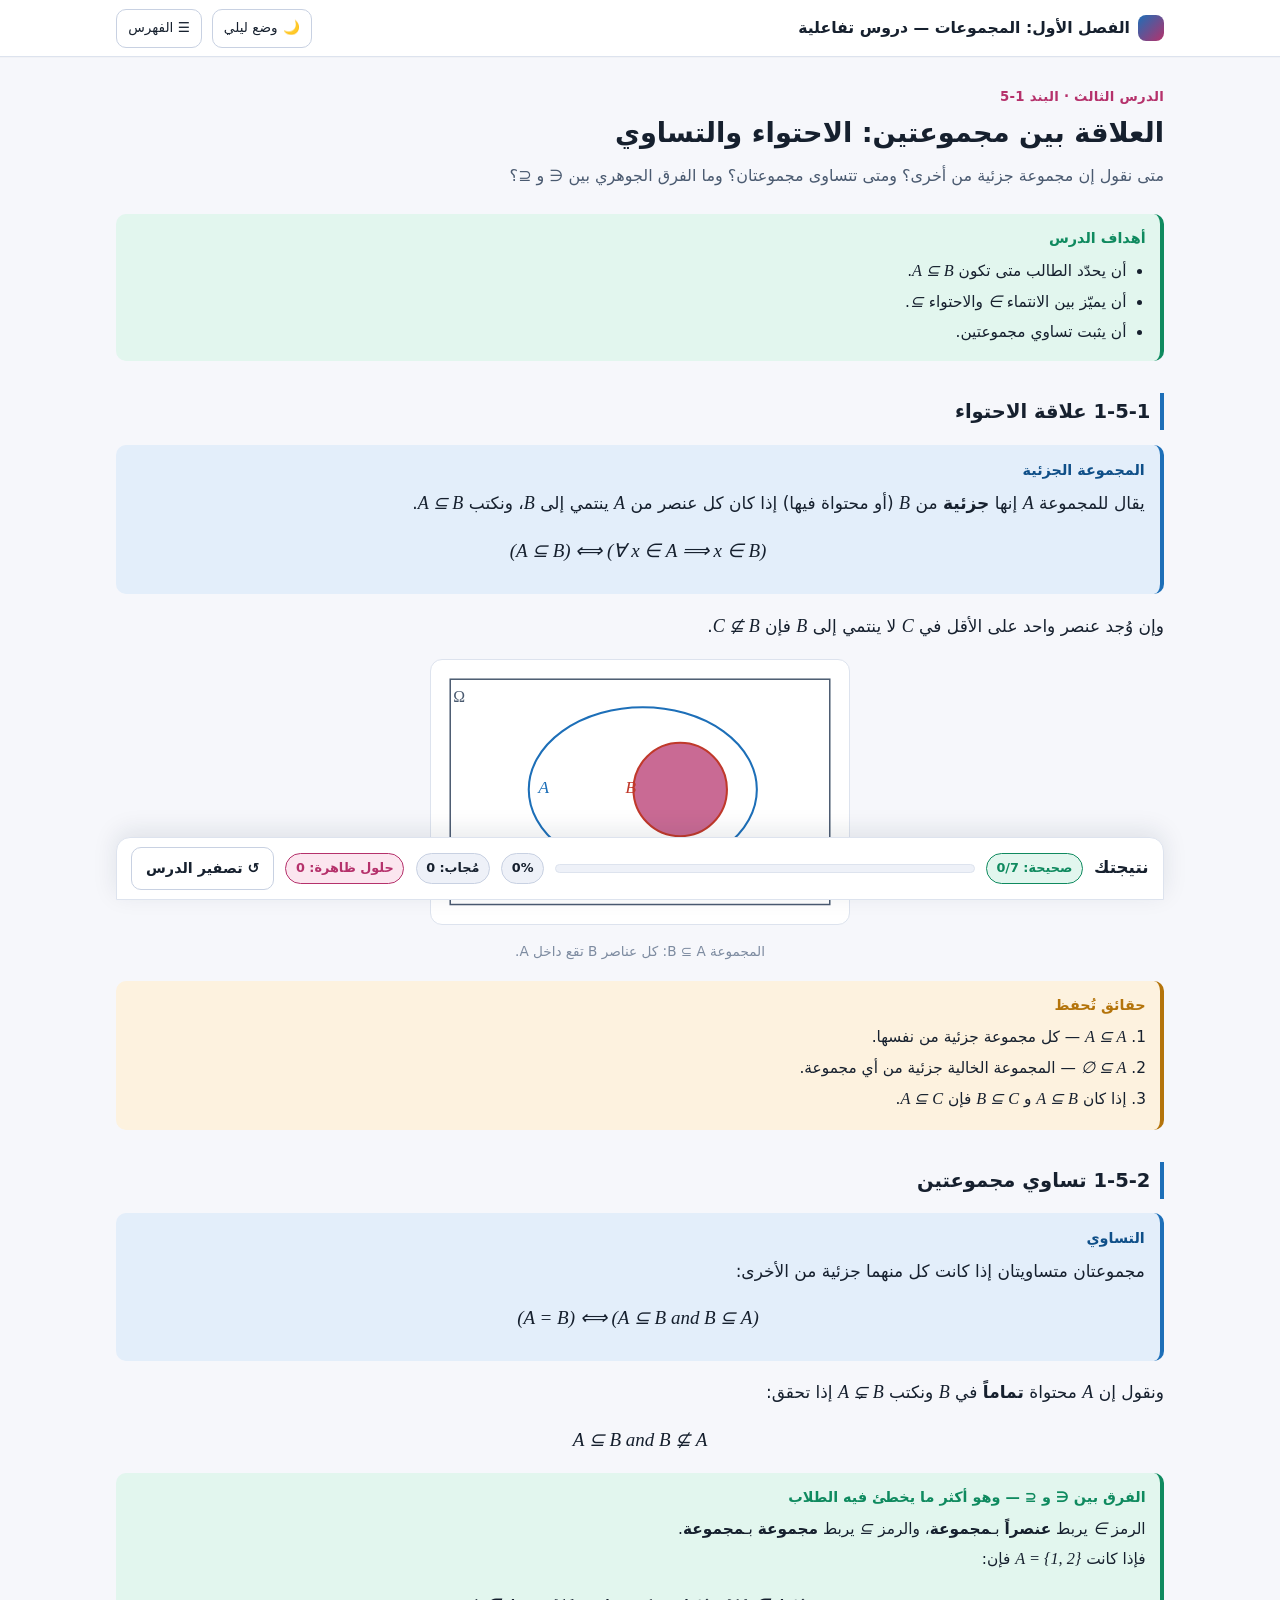
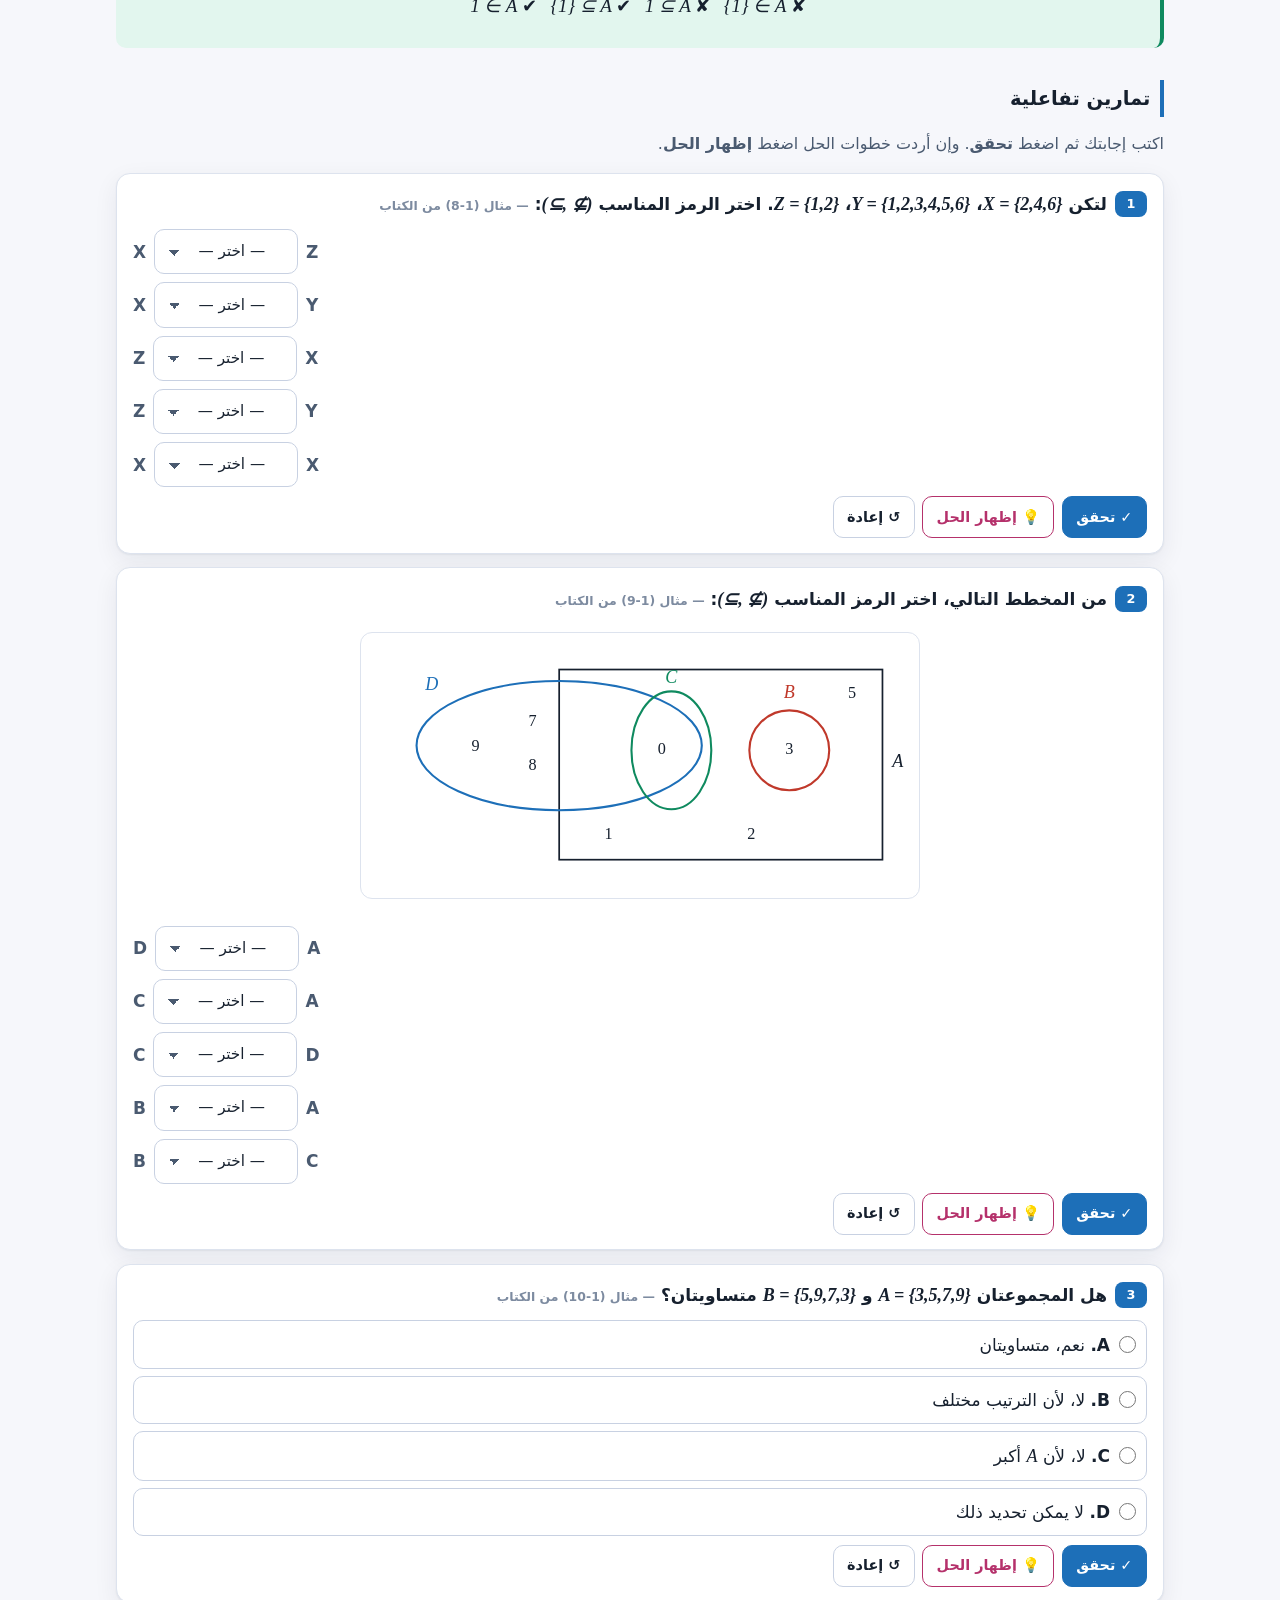
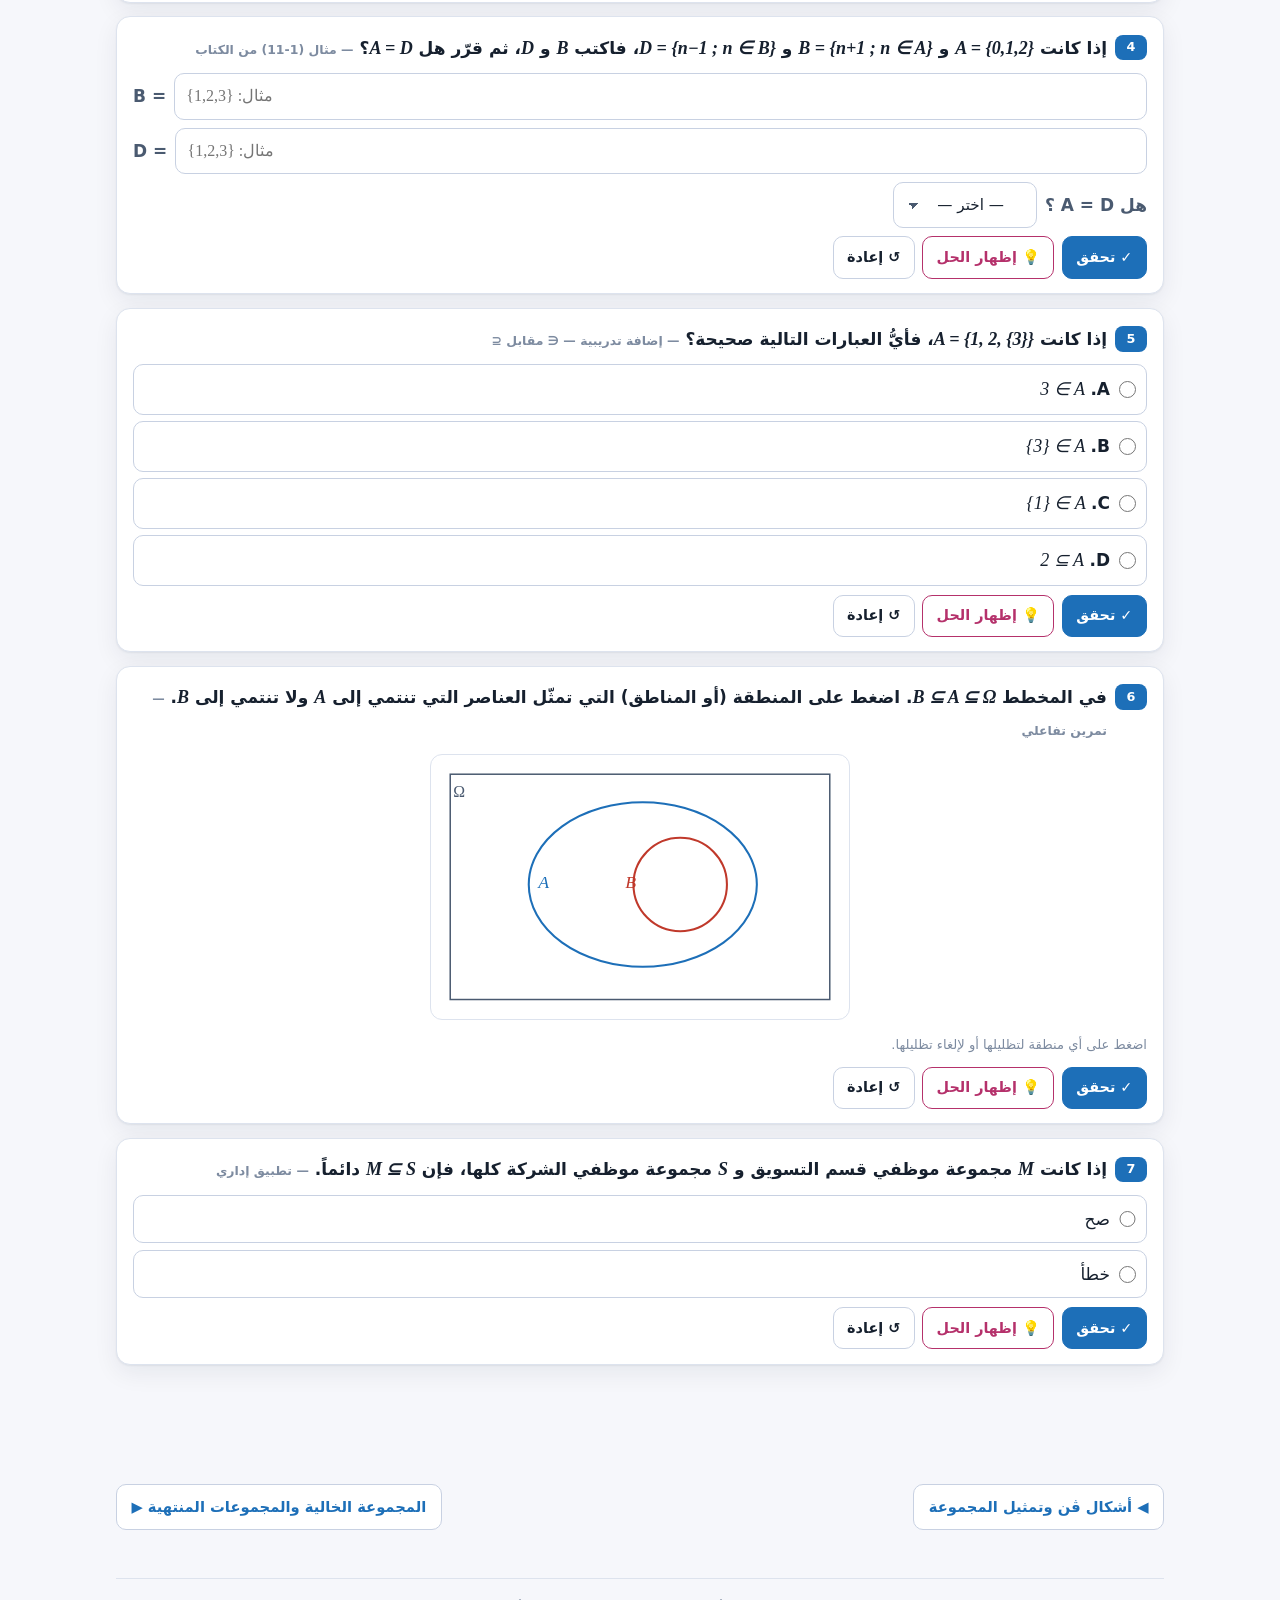
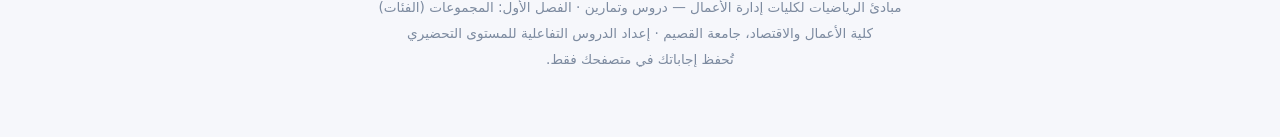
==== l3.html @ 266a47ae "Add interactive lessons for Chapter 1 (Sets)" ====
<!doctype html>
<html lang="ar" dir="rtl" data-theme="light">
<head>
<meta charset="utf-8">
<meta name="viewport" content="width=device-width,initial-scale=1,viewport-fit=cover">
<title>العلاقة بين مجموعتين: الاحتواء والتساوي | الفصل الأول: المجموعات</title>
<meta name="description" content="متى نقول إن مجموعة جزئية من أخرى؟ ومتى تتساوى مجموعتان؟ وما الفرق الجوهري بين ∈ و ⊆؟">
<meta name="author" content="كلية الأعمال والاقتصاد - جامعة القصيم">
<link rel="icon" href="data:image/svg+xml,%3Csvg xmlns='http://www.w3.org/2000/svg' viewBox='0 0 64 64'%3E%3Ccircle cx='24' cy='32' r='18' fill='none' stroke='%231d6fb8' stroke-width='5'/%3E%3Ccircle cx='40' cy='32' r='18' fill='none' stroke='%23b5316b' stroke-width='5'/%3E%3C/svg%3E">
<link rel="stylesheet" href="style.css">
<script>
(function(){try{var t=localStorage.getItem('qm1:theme');
if(!t)t=(window.matchMedia&&matchMedia('(prefers-color-scheme: dark)').matches)?'dark':'light';
document.documentElement.setAttribute('data-theme',t);}catch(e){}})();
</script>
</head>
<body>
<header class="topbar"><div class="topbar-in">
  <a class="brandmark" href="index.html"><span class="dot"></span><span>الفصل الأول: المجموعات <span class="full">— دروس تفاعلية</span></span></a>
  <span class="spacer"></span>
  <button class="iconbtn" id="themeBtn">🌙 <span>وضع ليلي</span></button>
  <a class="iconbtn" href="index.html">☰ الفهرس</a>
</div></header>
<main class="wrap">
<div class="page-head"><p class="eyebrow">الدرس الثالث · البند 1-5</p><h1>العلاقة بين مجموعتين: الاحتواء والتساوي</h1><p class="lead">متى نقول إن مجموعة جزئية من أخرى؟ ومتى تتساوى مجموعتان؟ وما الفرق الجوهري بين ∈ و ⊆؟</p></div>
<div class="tip"><span class="tag">أهداف الدرس</span><ul style="margin:.2rem 0;padding-inline-start:1.2rem"><li>أن يحدّد الطالب متى تكون <span class="m">A ⊆ B</span>.</li><li>أن يميّز بين الانتماء <span class="m">∈</span> والاحتواء <span class="m">⊆</span>.</li><li>أن يثبت تساوي مجموعتين.</li></ul></div>

<h2>1-5-1 علاقة الاحتواء</h2>
<div class="def"><span class="tag">المجموعة الجزئية</span>يقال للمجموعة <span class="m">A</span> إنها <b>جزئية</b> من <span class="m">B</span> (أو محتواة فيها) إذا كان كل عنصر من <span class="m">A</span> ينتمي إلى <span class="m">B</span>، ونكتب <span class="m">A ⊆ B</span>.<div class="mb"><span class="m">(A ⊆ B) ⟺ (∀ x ∈ A ⟹ x ∈ B)</span></div></div>
<p>وإن وُجد عنصر واحد على الأقل في <span class="m">C</span> لا ينتمي إلى <span class="m">B</span> فإن <span class="m">C ⊈ B</span>.</p>
<figure class="figure" data-venn='{"layout": "nested", "shade": ["AB"], "items": []}' data-cap="المجموعة B ⊆ A: كل عناصر B تقع داخل A."></figure>
<div class="note"><span class="tag">حقائق تُحفظ</span><ol style="margin:.2rem 0;padding-inline-start:1.2rem"><li><span class="m">A ⊆ A</span> — كل مجموعة جزئية من نفسها.</li><li><span class="m">∅ ⊆ A</span> — المجموعة الخالية جزئية من أي مجموعة.</li><li>إذا كان <span class="m">A ⊆ B</span> و <span class="m">B ⊆ C</span> فإن <span class="m">A ⊆ C</span>.</li></ol></div>

<h2>1-5-2 تساوي مجموعتين</h2>
<div class="def"><span class="tag">التساوي</span>مجموعتان متساويتان إذا كانت كل منهما جزئية من الأخرى:<div class="mb"><span class="m">(A = B) ⟺ (A ⊆ B and B ⊆ A)</span></div></div>
<p>ونقول إن <span class="m">A</span> محتواة <b>تماماً</b> في <span class="m">B</span> ونكتب <span class="m">A ⊊ B</span> إذا تحقق:</p>
<div class="mb"><span class="m">A ⊆ B and B ⊈ A</span></div>

<div class="tip"><span class="tag">الفرق بين ∈ و ⊆ — وهو أكثر ما يخطئ فيه الطلاب</span>الرمز <span class="m">∈</span> يربط <b>عنصراً</b> بـ<b>مجموعة</b>، والرمز <span class="m">⊆</span> يربط <b>مجموعة</b> بـ<b>مجموعة</b>.<br>فإذا كانت <span class="m">A = {1, 2}</span> فإن:<div class="mb"><span class="m">1 ∈ A</span>&nbsp;✔&nbsp;&nbsp;&nbsp;<span class="m">{1} ⊆ A</span>&nbsp;✔&nbsp;&nbsp;&nbsp;<span class="m">1 ⊆ A</span>&nbsp;✘&nbsp;&nbsp;&nbsp;<span class="m">{1} ∈ A</span>&nbsp;✘</div></div>

<h2>تمارين تفاعلية</h2>
<p class="lead">اكتب إجابتك ثم اضغط <b>تحقق</b>. وإن أردت خطوات الحل اضغط <b>إظهار الحل</b>.</p>
<div id="qs"></div>
<div id="scorePanel"></div>
<nav class="nav-lr"><a href="l2.html">◀ أشكال ڤن وتمثيل المجموعة</a><a href="l4.html">المجموعة الخالية والمجموعات المنتهية ▶</a></nav>
<footer class="ft">
مبادئ الرياضيات لكليات إدارة الأعمال — دروس وتمارين · الفصل الأول: المجموعات (الفئات)<br>
كلية الأعمال والاقتصاد، جامعة القصيم · إعداد الدروس التفاعلية للمستوى التحضيري<br>
تُحفظ إجاباتك في متصفحك فقط.
</footer>
</main>
<script src="venn.js"></script>
<script>window.LESSON_ID="l3";</script>
<script src="app.js"></script>
<script>QM.render("qs", [{"id": "l3q1", "no": "1", "type": "fill", "src": "مثال (1-8) من الكتاب", "text": "لتكن <span class=\"m\">X = {2,4,6}</span>، <span class=\"m\">Y = {1,2,3,4,5,6}</span>، <span class=\"m\">Z = {1,2}</span>. اختر الرمز المناسب <span class=\"m\">(⊆, ⊈)</span>:", "fields": [{"pre": "X", "post": "Z", "ltr": true, "options": ["⊆", "⊈"], "mode": "sym", "answer": "⊈"}, {"pre": "X", "post": "Y", "ltr": true, "options": ["⊆", "⊈"], "mode": "sym", "answer": "⊆"}, {"pre": "Z", "post": "X", "ltr": true, "options": ["⊆", "⊈"], "mode": "sym", "answer": "⊈"}, {"pre": "Z", "post": "Y", "ltr": true, "options": ["⊆", "⊈"], "mode": "sym", "answer": "⊆"}, {"pre": "X", "post": "X", "ltr": true, "options": ["⊆", "⊈"], "mode": "sym", "answer": "⊆"}], "sol": "<ol><li><span class=\"m\">X ⊈ Z</span>: العنصر 4 في <span class=\"m\">X</span> وليس في <span class=\"m\">Z</span>.</li><li><span class=\"m\">X ⊆ Y</span>: العناصر 2، 4، 6 كلها موجودة في <span class=\"m\">Y</span>.</li><li><span class=\"m\">Z ⊈ X</span>: العنصر 1 في <span class=\"m\">Z</span> وليس في <span class=\"m\">X</span>.</li><li><span class=\"m\">Z ⊆ Y</span>: العنصران 1، 2 موجودان في <span class=\"m\">Y</span>.</li><li><span class=\"m\">X ⊆ X</span>: كل مجموعة جزئية من نفسها.</li></ol>"}, {"id": "l3q2", "no": "2", "type": "fill", "src": "مثال (1-9) من الكتاب", "text": "من المخطط التالي، اختر الرمز المناسب <span class=\"m\">(⊆, ⊈)</span>:", "figure": "<svg class=\"svgbox\" viewBox=\"0 0 570 262\" style=\"width:100%;max-width:560px\" role=\"img\">\n  <rect x=\"200\" y=\"30\" width=\"340\" height=\"200\" fill=\"none\" stroke=\"var(--fg)\" stroke-width=\"1.8\"/>\n  <text x=\"556\" y=\"132\" font-size=\"19\" font-style=\"italic\" font-family=\"Cambria Math,serif\" fill=\"var(--fg)\" text-anchor=\"middle\">A</text>\n  <ellipse cx=\"200\" cy=\"110\" rx=\"150\" ry=\"68\" fill=\"none\" stroke=\"var(--setA)\" stroke-width=\"2.2\"/>\n  <text x=\"66\" y=\"52\" font-size=\"19\" font-style=\"italic\" font-family=\"Cambria Math,serif\" fill=\"var(--setA)\" text-anchor=\"middle\">D</text>\n  <ellipse cx=\"318\" cy=\"115\" rx=\"42\" ry=\"62\" fill=\"none\" stroke=\"var(--setC)\" stroke-width=\"2.2\"/>\n  <text x=\"318\" y=\"44\" font-size=\"19\" font-style=\"italic\" font-family=\"Cambria Math,serif\" fill=\"var(--setC)\" text-anchor=\"middle\">C</text>\n  <circle cx=\"442\" cy=\"115\" r=\"42\" fill=\"none\" stroke=\"var(--setB)\" stroke-width=\"2.2\"/>\n  <text x=\"442\" y=\"60\" font-size=\"19\" font-style=\"italic\" font-family=\"Cambria Math,serif\" fill=\"var(--setB)\" text-anchor=\"middle\">B</text>\n  <g font-size=\"17\" font-family=\"Cambria Math,serif\" fill=\"var(--fg)\" text-anchor=\"middle\" dominant-baseline=\"middle\">\n    <text x=\"172\" y=\"86\">7</text><text x=\"172\" y=\"132\">8</text><text x=\"112\" y=\"112\" font-size=\"17\" font-family=\"Cambria Math,serif\" fill=\"var(--fg)\" text-anchor=\"middle\" dominant-baseline=\"middle\">9</text>\n    <text x=\"308\" y=\"115\">0</text><text x=\"442\" y=\"115\">3</text>\n    <text x=\"508\" y=\"56\">5</text><text x=\"252\" y=\"204\">1</text><text x=\"402\" y=\"204\">2</text>\n  </g>\n</svg>", "fields": [{"pre": "D", "post": "A", "ltr": true, "options": ["⊆", "⊈"], "mode": "sym", "answer": "⊈"}, {"pre": "C", "post": "A", "ltr": true, "options": ["⊆", "⊈"], "mode": "sym", "answer": "⊆"}, {"pre": "C", "post": "D", "ltr": true, "options": ["⊆", "⊈"], "mode": "sym", "answer": "⊆"}, {"pre": "B", "post": "A", "ltr": true, "options": ["⊆", "⊈"], "mode": "sym", "answer": "⊆"}, {"pre": "B", "post": "C", "ltr": true, "options": ["⊆", "⊈"], "mode": "sym", "answer": "⊈"}], "sol": "<ol><li><span class=\"m\">D ⊈ A</span>: العناصر 7، 8، 9 داخل <span class=\"m\">D</span> وخارج المستطيل <span class=\"m\">A</span>.</li><li><span class=\"m\">C ⊆ A</span>: كل ما في <span class=\"m\">C</span> (وهو 0) داخل <span class=\"m\">A</span>.</li><li><span class=\"m\">C ⊆ D</span>: العنصر 0 يقع في منطقة تداخل <span class=\"m\">C</span> مع <span class=\"m\">D</span>.</li><li><span class=\"m\">B ⊆ A</span>: دائرة <span class=\"m\">B</span> مرسومة كاملة داخل المستطيل <span class=\"m\">A</span>.</li><li><span class=\"m\">B ⊈ C</span>: العنصر 3 في <span class=\"m\">B</span> وليس في <span class=\"m\">C</span>.</li></ol>"}, {"id": "l3q3", "no": "3", "type": "mcq", "src": "مثال (1-10) من الكتاب", "text": "هل المجموعتان <span class=\"m\">A = {3,5,7,9}</span> و <span class=\"m\">B = {5,9,7,3}</span> متساويتان؟", "options": ["نعم، متساويتان", "لا، لأن الترتيب مختلف", "لا، لأن <span class=\"m\">A</span> أكبر", "لا يمكن تحديد ذلك"], "answer": 0, "sol": "كل عنصر في <span class=\"m\">A</span> موجود في <span class=\"m\">B</span> فـ <span class=\"m\">A ⊆ B</span>، وكل عنصر في <span class=\"m\">B</span> موجود في <span class=\"m\">A</span> فـ <span class=\"m\">B ⊆ A</span>.<br>إذن <span class=\"m\">A = B</span>. الترتيب لا يؤثر على تساوي المجموعات."}, {"id": "l3q4", "no": "4", "type": "fill", "src": "مثال (1-11) من الكتاب", "text": "إذا كانت <span class=\"m\">A = {0,1,2}</span> و <span class=\"m\">B = {n+1 ; n ∈ A}</span> و <span class=\"m\">D = {n−1 ; n ∈ B}</span>، فاكتب <span class=\"m\">B</span> و <span class=\"m\">D</span>، ثم قرّر هل <span class=\"m\">A = D</span>؟", "fields": [{"pre": "B =", "ltr": true, "mode": "set", "answer": ["{1,2,3}"]}, {"pre": "D =", "ltr": true, "mode": "set", "answer": ["{0,1,2}"]}, {"pre": "هل A = D ؟", "options": ["نعم", "لا"], "mode": "text", "answer": "نعم"}], "sol": "<ol><li><span class=\"m\">B = {0+1, 1+1, 2+1} = {1,2,3}</span></li><li><span class=\"m\">D = {1−1, 2−1, 3−1} = {0,1,2}</span></li><li><span class=\"m\">D</span> تحوي العناصر نفسها التي في <span class=\"m\">A</span>، فـ <span class=\"m\">A ⊆ D</span> و <span class=\"m\">D ⊆ A</span>، إذن <b><span class=\"m\">A = D</span></b>.</li></ol>"}, {"id": "l3q5", "no": "5", "type": "mcq", "src": "إضافة تدريبية — ∈ مقابل ⊆", "text": "إذا كانت <span class=\"m\">A = {1, 2, {3}}</span>، فأيُّ العبارات التالية <b>صحيحة</b>؟", "options": ["<span class=\"m\">3 ∈ A</span>", "<span class=\"m\">{3} ∈ A</span>", "<span class=\"m\">{1} ∈ A</span>", "<span class=\"m\">2 ⊆ A</span>"], "answer": 1, "sol": "عناصر <span class=\"m\">A</span> ثلاثة: العدد 1، العدد 2، و<b>المجموعة</b> <span class=\"m\">{3}</span>.<ul><li><span class=\"m\">3 ∈ A</span> خطأ: العنصر هو <span class=\"m\">{3}</span> وليس 3.</li><li><span class=\"m\">{3} ∈ A</span> ✔ صحيح.</li><li><span class=\"m\">{1} ∈ A</span> خطأ؛ الصحيح <span class=\"m\">{1} ⊆ A</span>.</li><li><span class=\"m\">2 ⊆ A</span> خطأ؛ 2 عنصر لا مجموعة، والصحيح <span class=\"m\">2 ∈ A</span>.</li></ul>"}, {"id": "l3q6", "no": "6", "type": "shade", "venn": "nested", "src": "تمرين تفاعلي", "text": "في المخطط <span class=\"m\">B ⊆ A ⊆ Ω</span>. اضغط على المنطقة (أو المناطق) التي تمثّل العناصر التي تنتمي إلى <span class=\"m\">A</span> <b>ولا</b> تنتمي إلى <span class=\"m\">B</span>.", "answer": ["A"], "sol": "هي المنطقة الواقعة داخل <span class=\"m\">A</span> وخارج <span class=\"m\">B</span>، وسنرمز لها لاحقاً بـ <span class=\"m\">A \\ B</span>."}, {"id": "l3q7", "no": "7", "type": "tf", "src": "تطبيق إداري", "text": "إذا كانت <span class=\"m\">M</span> مجموعة موظفي قسم التسويق و <span class=\"m\">S</span> مجموعة موظفي الشركة كلها، فإن <span class=\"m\">M ⊆ S</span> دائماً.", "answer": 0, "sol": "صحيح. كل موظف في قسم التسويق هو بالضرورة موظف في الشركة، وهذا هو تعريف الاحتواء بالضبط.<br>ولاحظ أن العكس <span class=\"m\">S ⊆ M</span> لا يصح إلا إذا كانت الشركة كلها قسم تسويق."}]); QM.start();</script>
</body>
</html>
---- style.css ----
/* ===== مبادئ الرياضيات لكليات إدارة الأعمال — الفصل الأول: المجموعات ===== */

:root{
  --bg:#f6f7fb; --bg2:#ffffff; --bg3:#eef1f8;
  --fg:#16202e; --fg2:#4a5a70; --fg3:#7d8ba0;
  --line:#dde3ee; --line2:#c8d1e2;
  --brand:#1d6fb8; --brand2:#0f4f88; --brandSoft:#e3eefa;
  --accent:#b5316b; --accentSoft:#fbe6ef;
  --ok:#0f8a5f; --okSoft:#e2f6ee;
  --bad:#c0392b; --badSoft:#fdeae7;
  --warn:#b4740b; --warnSoft:#fdf2df;
  --shadow:0 1px 2px rgba(20,35,60,.06),0 8px 24px rgba(20,35,60,.07);
  --r:14px;
  --vennFill:#b5316b;
  --setA:#1d6fb8; --setB:#c0392b; --setC:#0f8a5f; --setD:#7a4bbd;
}
[data-theme="dark"]{
  --bg:#0e131c; --bg2:#161d2a; --bg3:#1d2534;
  --fg:#e8edf6; --fg2:#a9b6cb; --fg3:#7d8ba0;
  --line:#2a3446; --line2:#3a4760;
  --brand:#5aa9ee; --brand2:#8cc5f8; --brandSoft:#16304a;
  --accent:#f07ab0; --accentSoft:#3a1b2b;
  --ok:#3ecf9a; --okSoft:#123328;
  --bad:#ff8a7a; --badSoft:#3a1c19;
  --warn:#f0b95a; --warnSoft:#332715;
  --shadow:0 1px 2px rgba(0,0,0,.3),0 10px 28px rgba(0,0,0,.35);
  --vennFill:#e06aa8;
  --setA:#5aa9ee; --setB:#ff8a7a; --setC:#3ecf9a; --setD:#b18cf0;
}

*{box-sizing:border-box}
html{-webkit-text-size-adjust:100%}
body{
  margin:0; background:var(--bg); color:var(--fg);
  font-family:"Segoe UI","Noto Naskh Arabic","Tahoma",system-ui,sans-serif;
  font-size:17px; line-height:1.9; direction:rtl;
  transition:background .25s,color .25s;
}
img,svg{max-width:100%}
a{color:var(--brand);text-decoration:none}
a:hover{text-decoration:underline}

/* ===== Header ===== */
.topbar{
  position:sticky; top:0; z-index:50; background:var(--bg2);
  border-bottom:1px solid var(--line); box-shadow:0 1px 0 rgba(0,0,0,.02);
}
.topbar-in{
  max-width:1080px;margin:0 auto;padding:.55rem 1rem;
  display:flex;align-items:center;gap:.6rem;flex-wrap:wrap;
}
.brandmark{display:flex;align-items:center;gap:.5rem;font-weight:700;color:var(--fg);font-size:.98rem}
.brandmark .dot{width:26px;height:26px;border-radius:8px;background:linear-gradient(135deg,var(--brand),var(--accent));flex:0 0 auto}
.spacer{flex:1}
.iconbtn{
  border:1px solid var(--line2); background:var(--bg2); color:var(--fg);
  border-radius:10px; padding:.34rem .7rem; cursor:pointer; font:inherit; font-size:.85rem;
  display:inline-flex;align-items:center;gap:.35rem;
}
.iconbtn:hover{background:var(--bg3)}

/* ===== Layout ===== */
.wrap{max-width:1080px;margin:0 auto;padding:1.1rem 1rem 4rem}
.page-head{margin:.6rem 0 1.4rem}
.eyebrow{color:var(--accent);font-weight:700;font-size:.83rem;letter-spacing:.02em;margin:0 0 .2rem}
h1{font-size:1.7rem;line-height:1.45;margin:.1rem 0 .4rem;font-weight:800}
h2{font-size:1.22rem;margin:2rem 0 .7rem;font-weight:800;color:var(--fg);
   border-right:4px solid var(--brand);padding-right:.6rem}
h3{font-size:1.03rem;margin:1.3rem 0 .5rem;font-weight:700;color:var(--accent)}
p{margin:.55rem 0}
.lead{color:var(--fg2);font-size:1rem}

.card{background:var(--bg2);border:1px solid var(--line);border-radius:var(--r);
      padding:1rem 1.05rem;box-shadow:var(--shadow);margin:.9rem 0}

.note{border-right:4px solid var(--warn);background:var(--warnSoft);
      border-radius:10px;padding:.7rem .9rem;margin:.9rem 0;font-size:.96rem}
.def{border-right:4px solid var(--brand);background:var(--brandSoft);
     border-radius:10px;padding:.75rem .95rem;margin:.9rem 0}
.def .tag,.note .tag{display:block;font-weight:800;color:var(--brand2);margin-bottom:.15rem;font-size:.9rem}
.note .tag{color:var(--warn)}
.tip{border-right:4px solid var(--ok);background:var(--okSoft);border-radius:10px;padding:.7rem .9rem;margin:.9rem 0;font-size:.96rem}
.tip .tag{display:block;font-weight:800;color:var(--ok);margin-bottom:.15rem;font-size:.9rem}

/* ===== Math ===== */
.m{font-family:"Cambria Math","Latin Modern Math","Times New Roman",serif;
   font-style:italic;direction:ltr;display:inline-block;unicode-bidi:isolate;font-size:1.06em}
.m.up{font-style:normal}
.mb{display:block;text-align:center;margin:.8rem auto;font-size:1.12rem;
    font-family:"Cambria Math","Times New Roman",serif;direction:ltr;unicode-bidi:isolate}
.bar{border-top:1.6px solid currentColor;padding-top:1px;display:inline-block;line-height:1.15}
code.k{font-family:inherit;background:var(--bg3);border:1px solid var(--line);
       border-radius:6px;padding:.05rem .35rem;direction:ltr;display:inline-block;unicode-bidi:isolate}

.figure{text-align:center;margin:1rem 0}
.figure figcaption{color:var(--fg3);font-size:.85rem;margin-top:.25rem}
.svgbox{background:var(--bg2);border:1px solid var(--line);border-radius:12px;padding:.5rem;display:inline-block;max-width:100%}
.grid2{display:grid;grid-template-columns:repeat(auto-fit,minmax(240px,1fr));gap:.8rem;align-items:start}
.grid3{display:grid;grid-template-columns:repeat(auto-fit,minmax(190px,1fr));gap:.7rem}

table.tbl{width:100%;border-collapse:collapse;margin:.8rem 0;font-size:.95rem}
table.tbl th,table.tbl td{border:1px solid var(--line2);padding:.45rem .6rem;text-align:center}
table.tbl th{background:var(--bg3);font-weight:700}
.scrollx{overflow-x:auto;-webkit-overflow-scrolling:touch}

/* ===== Question widget ===== */
.q{background:var(--bg2);border:1px solid var(--line);border-radius:var(--r);
   padding:.9rem 1rem;margin:.85rem 0;box-shadow:var(--shadow);position:relative}
.q.ok{border-color:var(--ok);box-shadow:0 0 0 1px var(--ok) inset}
.q.bad{border-color:var(--bad)}
.q-head{display:flex;gap:.5rem;align-items:flex-start;margin-bottom:.5rem}
.q-num{flex:0 0 auto;background:var(--brand);color:#fff;border-radius:8px;
       min-width:2rem;height:1.6rem;display:inline-flex;align-items:center;justify-content:center;
       font-size:.8rem;font-weight:700;padding:0 .4rem;margin-top:.2rem}
.q-text{flex:1;font-weight:600;line-height:1.85}
.q-src{color:var(--fg3);font-size:.78rem;font-weight:600}

.opts{display:grid;gap:.4rem;margin:.5rem 0}
.opt{display:flex;gap:.55rem;align-items:center;border:1px solid var(--line2);
     border-radius:10px;padding:.45rem .65rem;cursor:pointer;background:var(--bg2);transition:.15s}
.opt:hover{background:var(--bg3)}
.opt input{accent-color:var(--brand);width:1.05rem;height:1.05rem;flex:0 0 auto;margin:0}
.opt.sel{border-color:var(--brand);background:var(--brandSoft)}
.opt.good{border-color:var(--ok);background:var(--okSoft)}
.opt.wrong{border-color:var(--bad);background:var(--badSoft)}
.opt .lbl{flex:1}

.inrow{display:flex;gap:.5rem;flex-wrap:wrap;align-items:center;margin:.5rem 0}
.inrow .pre{color:var(--fg2);font-weight:600}

.ans{
  flex:1;min-width:160px;border:1px solid var(--line2);border-radius:10px;
  padding:.45rem .7rem;font:inherit;font-size:1rem;background:var(--bg2);color:var(--fg);
  direction:ltr;text-align:left;font-family:"Cambria Math","Times New Roman",serif;
}

.ans:focus{outline:2px solid var(--brand);outline-offset:1px}
.ans.rtl{direction:rtl;text-align:right;font-family:inherit}

.btns{display:flex;gap:.45rem;flex-wrap:wrap;margin-top:.55rem}
.btn{border:1px solid var(--line2);background:var(--bg2);color:var(--fg);
     border-radius:10px;padding:.4rem .85rem;cursor:pointer;font:inherit;font-size:.9rem;font-weight:600}
.btn:hover{background:var(--bg3)}
.btn.primary{background:var(--brand);border-color:var(--brand);color:#fff}
.btn.primary:hover{background:var(--brand2);border-color:var(--brand2)}
.btn.ghost{background:transparent}
.btn.solve{border-color:var(--accent);color:var(--accent)}
.btn.solve:hover{background:var(--accentSoft)}

.fb{margin-top:.55rem;border-radius:10px;padding:.5rem .75rem;font-size:.95rem;display:none}
.fb.show{display:block}
.fb.good{background:var(--okSoft);border:1px solid var(--ok);color:var(--fg)}
.fb.err{background:var(--badSoft);border:1px solid var(--bad);color:var(--fg)}

.sol{margin-top:.55rem;border-radius:10px;padding:.6rem .8rem;background:var(--bg3);
     border:1px dashed var(--line2);display:none;font-size:.96rem}
.sol.show{display:block}
.sol .st{font-weight:800;color:var(--accent);display:block;margin-bottom:.2rem;font-size:.88rem}
.sol ol,.sol ul{margin:.35rem 0;padding-inline-start:1.3rem}
.sol li{margin:.2rem 0}

/* ===== Score panel ===== */
.score{
  position:sticky;bottom:0;z-index:40;background:var(--bg2);
  border:1px solid var(--line);border-radius:14px 14px 0 0;
  box-shadow:0 -6px 24px rgba(20,35,60,.10);padding:.6rem .9rem;margin-top:1.5rem
}
.score-row{display:flex;gap:.7rem;align-items:center;flex-wrap:wrap}
.score-row b{font-size:1.05rem}
.bar-track{flex:1;min-width:120px;height:9px;background:var(--bg3);border-radius:99px;overflow:hidden;border:1px solid var(--line)}
.bar-fill{height:100%;width:0;background:linear-gradient(90deg,var(--brand),var(--ok));transition:width .4s}
.pill{font-size:.8rem;font-weight:700;border-radius:99px;padding:.15rem .6rem;border:1px solid var(--line2);background:var(--bg3)}
.pill.ok{background:var(--okSoft);border-color:var(--ok);color:var(--ok)}
.pill.bad{background:var(--badSoft);border-color:var(--bad);color:var(--bad)}
.pill.rev{background:var(--accentSoft);border-color:var(--accent);color:var(--accent)}

/* ===== Dashboard (index) ===== */
.dash{display:grid;grid-template-columns:repeat(auto-fit,minmax(150px,1fr));gap:.7rem;margin:1rem 0}
.stat{background:var(--bg2);border:1px solid var(--line);border-radius:12px;padding:.75rem .9rem;text-align:center;box-shadow:var(--shadow)}
.stat .v{font-size:1.6rem;font-weight:800;line-height:1.2}
.stat .k{color:var(--fg2);font-size:.85rem}
.ring{display:block;margin:0 auto}

.lessons{display:grid;grid-template-columns:repeat(auto-fit,minmax(260px,1fr));gap:.8rem;margin-top:1rem}
.lcard{display:block;background:var(--bg2);border:1px solid var(--line);border-radius:var(--r);
       padding:.9rem 1rem;box-shadow:var(--shadow);color:var(--fg);transition:.18s;position:relative;overflow:hidden}
.lcard:hover{transform:translateY(-2px);border-color:var(--brand);text-decoration:none}
.lcard .n{font-size:.78rem;font-weight:800;color:var(--accent)}
.lcard .t{font-weight:800;font-size:1.03rem;margin:.15rem 0 .25rem}
.lcard .d{color:var(--fg2);font-size:.88rem;line-height:1.7}
.lcard .prog{margin-top:.55rem;display:flex;align-items:center;gap:.5rem;font-size:.8rem;color:var(--fg2)}
.lcard .bar-track{height:7px}

/* ===== Prev/Next ===== */
.nav-lr{display:flex;justify-content:space-between;gap:.6rem;margin-top:2rem;flex-wrap:wrap}
.nav-lr a{border:1px solid var(--line2);background:var(--bg2);border-radius:10px;
          padding:.5rem .9rem;font-weight:700;font-size:.92rem}
.nav-lr a:hover{background:var(--bg3);text-decoration:none}

/* ===== Venn interactive ===== */
.venn-wrap{text-align:center}
.venn-wrap svg .rg{cursor:pointer;transition:fill-opacity .15s}
.venn-wrap svg .rg:hover{fill-opacity:.28}
.venn-legend{font-size:.82rem;color:var(--fg3);margin-top:.2rem}

.chips{display:flex;gap:.4rem;flex-wrap:wrap;margin:.4rem 0}
.chip{border:1px solid var(--line2);border-radius:99px;padding:.2rem .7rem;font-size:.85rem;background:var(--bg3)}

footer.ft{margin-top:3rem;padding-top:1rem;border-top:1px solid var(--line);
          color:var(--fg3);font-size:.85rem;text-align:center;line-height:1.9}

@media (max-width:560px){
  body{font-size:16px}
  h1{font-size:1.35rem}
  h2{font-size:1.1rem}
  .wrap{padding:.8rem .75rem 3.5rem}
  .q{padding:.8rem .75rem}
  .brandmark span.full{display:none}
}
@media print{.topbar,.score,.btns,.nav-lr{display:none}.sol{display:block!important}}

/* تنسيق القوائم المنسدلة داخل الأسئلة */
select.ans{
  appearance:none;-webkit-appearance:none;
  background-color:var(--bg2);color:var(--fg);
  background-image:linear-gradient(45deg,transparent 50%,var(--fg2) 50%),linear-gradient(135deg,var(--fg2) 50%,transparent 50%);
  background-position:0.85rem calc(50% + 1px), 1.15rem calc(50% + 1px);
  background-size:6px 6px,6px 6px;background-repeat:no-repeat;
  padding-inline-start:2rem;cursor:pointer;font-family:inherit;font-size:.95rem;
  direction:rtl;text-align:right;
}
select.ans option{background:var(--bg2);color:var(--fg)}
select.ans:focus{outline:2px solid var(--brand);outline-offset:1px}
.inrow .pre{line-height:1.9}
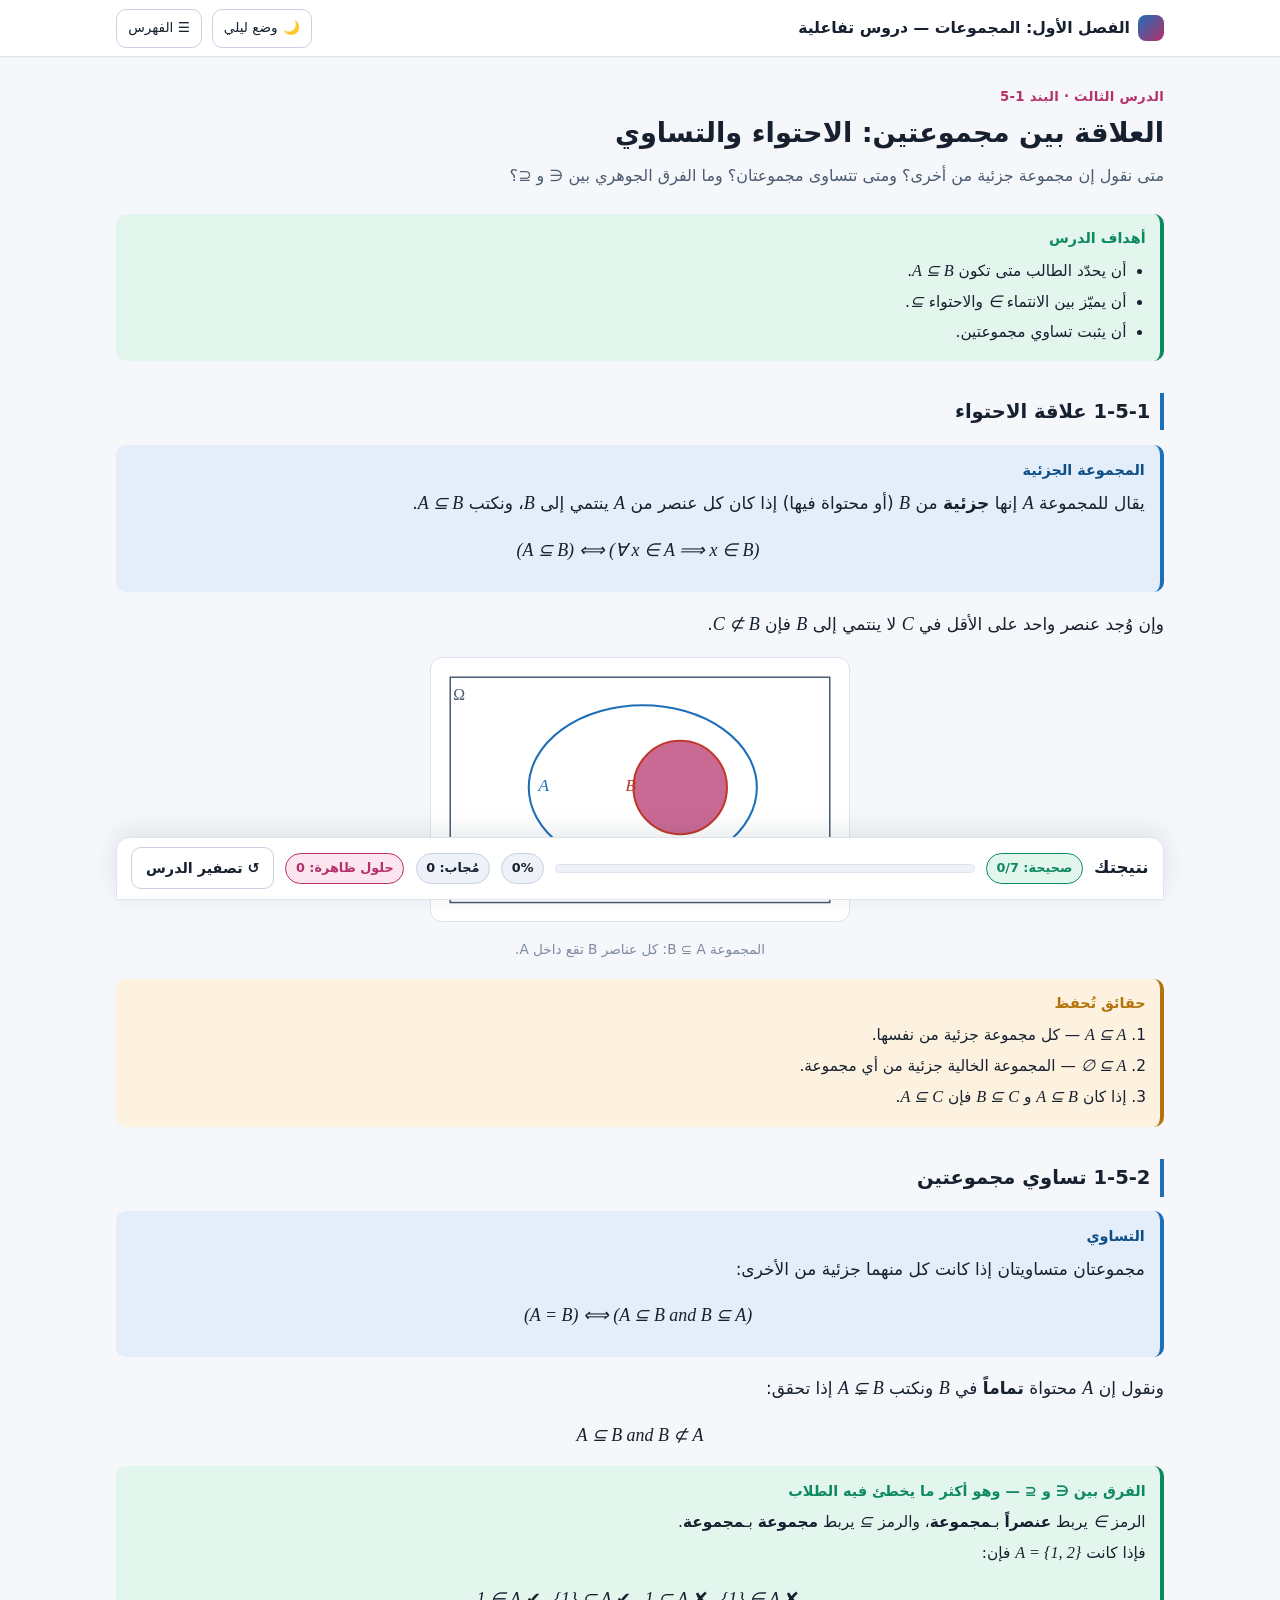
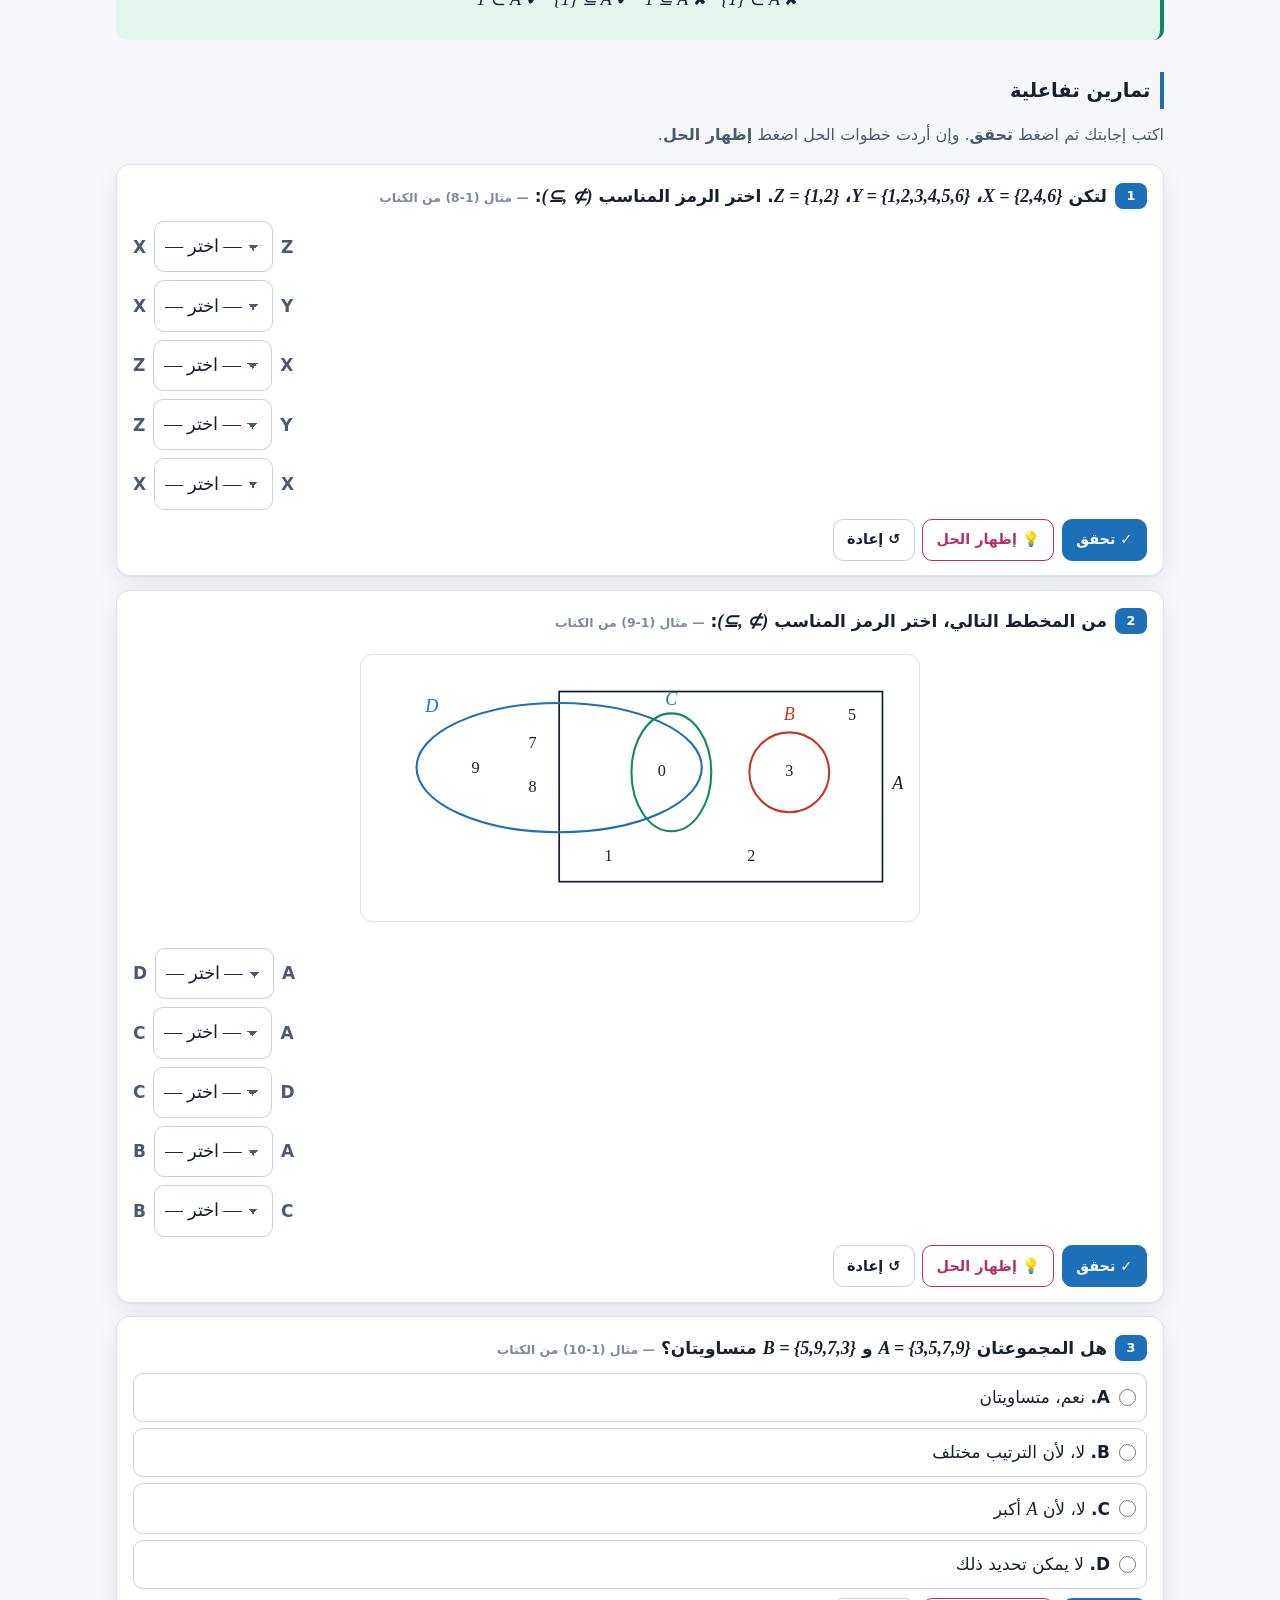
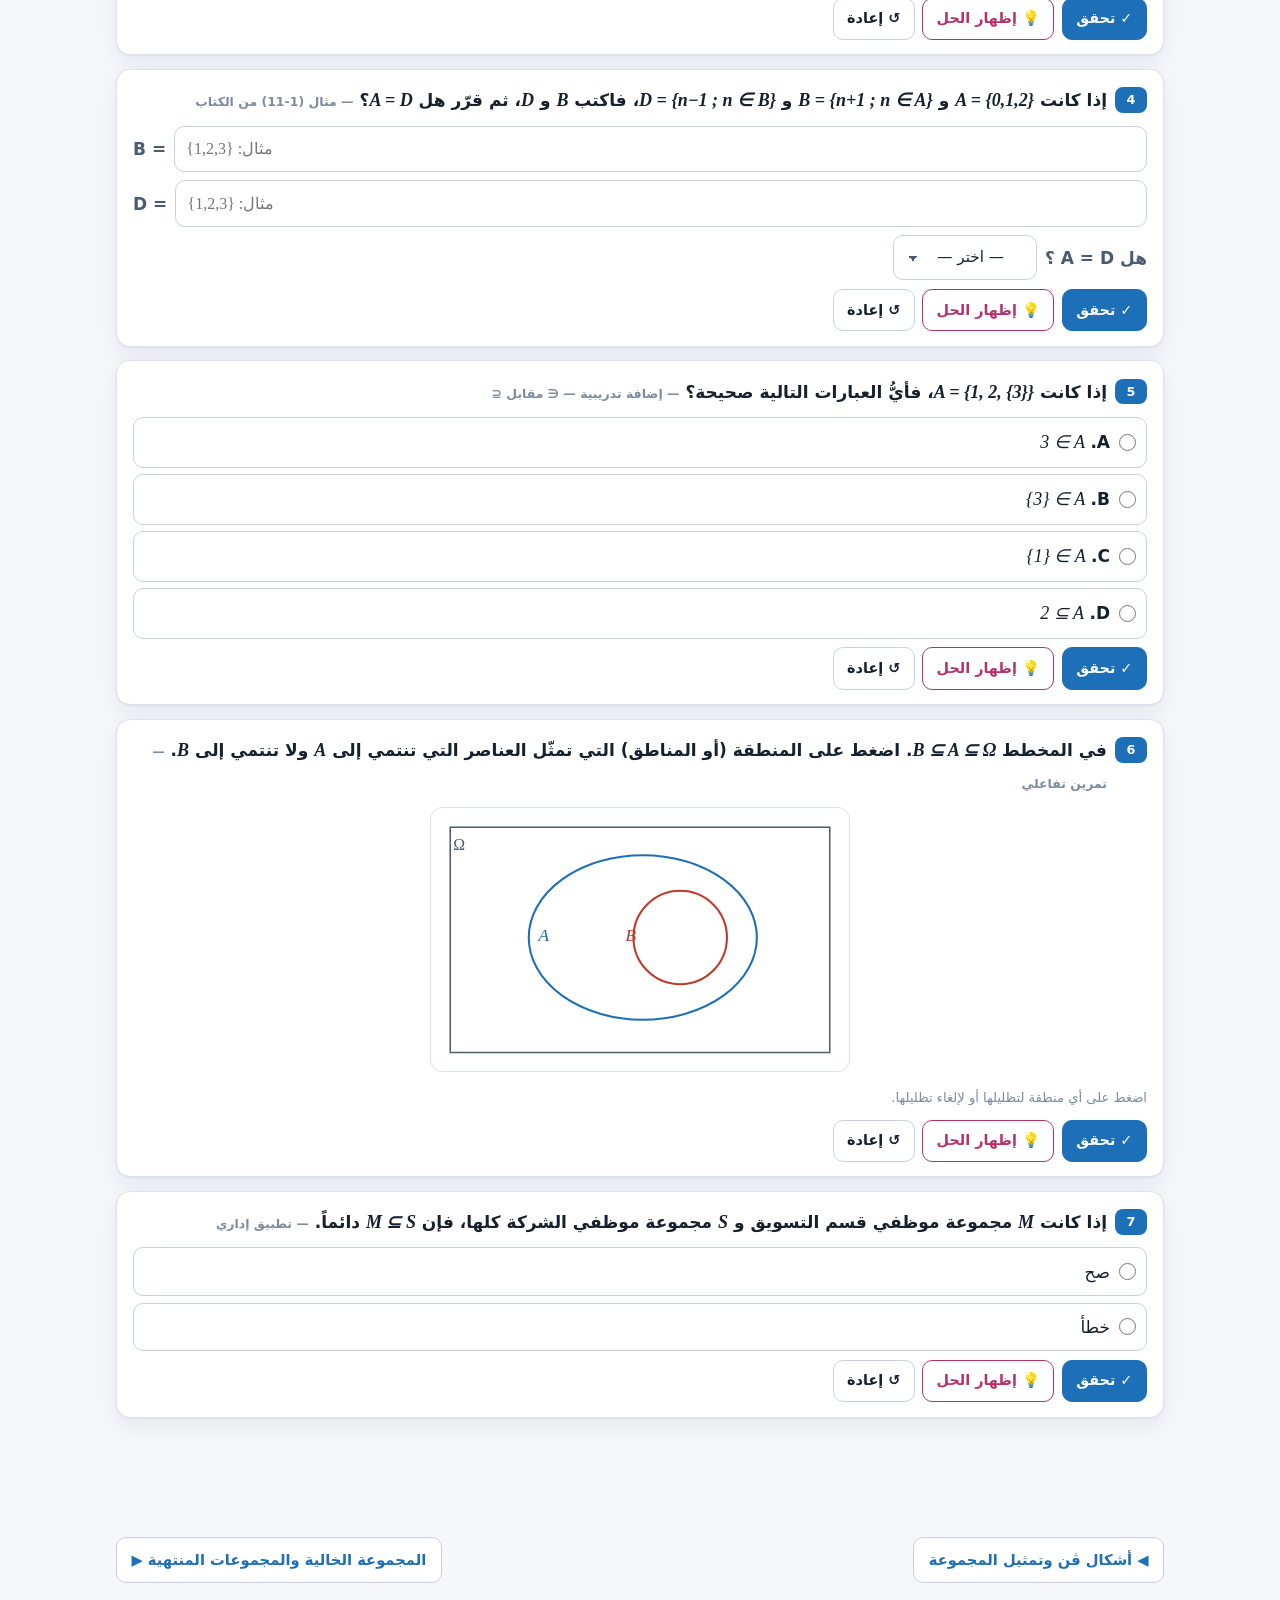
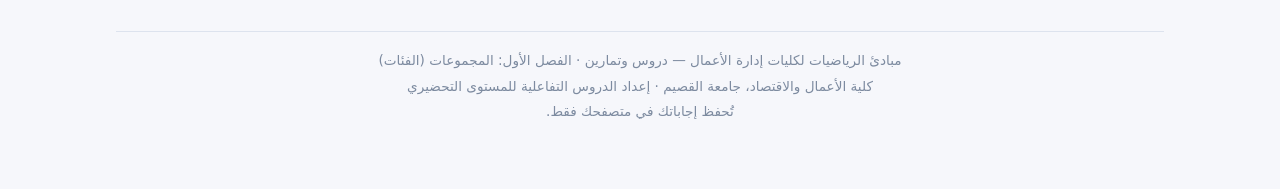
==== commit d874c331: "Add files via upload" ====
--- a/l3.html
+++ b/l3.html
@@ -27,14 +27,14 @@
 
 <h2>1-5-1 علاقة الاحتواء</h2>
 <div class="def"><span class="tag">المجموعة الجزئية</span>يقال للمجموعة <span class="m">A</span> إنها <b>جزئية</b> من <span class="m">B</span> (أو محتواة فيها) إذا كان كل عنصر من <span class="m">A</span> ينتمي إلى <span class="m">B</span>، ونكتب <span class="m">A ⊆ B</span>.<div class="mb"><span class="m">(A ⊆ B) ⟺ (∀ x ∈ A ⟹ x ∈ B)</span></div></div>
-<p>وإن وُجد عنصر واحد على الأقل في <span class="m">C</span> لا ينتمي إلى <span class="m">B</span> فإن <span class="m">C ⊈ B</span>.</p>
+<p>وإن وُجد عنصر واحد على الأقل في <span class="m">C</span> لا ينتمي إلى <span class="m">B</span> فإن <span class="m">C ⊄ B</span>.</p>
 <figure class="figure" data-venn='{"layout": "nested", "shade": ["AB"], "items": []}' data-cap="المجموعة B ⊆ A: كل عناصر B تقع داخل A."></figure>
 <div class="note"><span class="tag">حقائق تُحفظ</span><ol style="margin:.2rem 0;padding-inline-start:1.2rem"><li><span class="m">A ⊆ A</span> — كل مجموعة جزئية من نفسها.</li><li><span class="m">∅ ⊆ A</span> — المجموعة الخالية جزئية من أي مجموعة.</li><li>إذا كان <span class="m">A ⊆ B</span> و <span class="m">B ⊆ C</span> فإن <span class="m">A ⊆ C</span>.</li></ol></div>
 
 <h2>1-5-2 تساوي مجموعتين</h2>
 <div class="def"><span class="tag">التساوي</span>مجموعتان متساويتان إذا كانت كل منهما جزئية من الأخرى:<div class="mb"><span class="m">(A = B) ⟺ (A ⊆ B and B ⊆ A)</span></div></div>
 <p>ونقول إن <span class="m">A</span> محتواة <b>تماماً</b> في <span class="m">B</span> ونكتب <span class="m">A ⊊ B</span> إذا تحقق:</p>
-<div class="mb"><span class="m">A ⊆ B and B ⊈ A</span></div>
+<div class="mb"><span class="m">A ⊆ B and B ⊄ A</span></div>
 
 <div class="tip"><span class="tag">الفرق بين ∈ و ⊆ — وهو أكثر ما يخطئ فيه الطلاب</span>الرمز <span class="m">∈</span> يربط <b>عنصراً</b> بـ<b>مجموعة</b>، والرمز <span class="m">⊆</span> يربط <b>مجموعة</b> بـ<b>مجموعة</b>.<br>فإذا كانت <span class="m">A = {1, 2}</span> فإن:<div class="mb"><span class="m">1 ∈ A</span>&nbsp;✔&nbsp;&nbsp;&nbsp;<span class="m">{1} ⊆ A</span>&nbsp;✔&nbsp;&nbsp;&nbsp;<span class="m">1 ⊆ A</span>&nbsp;✘&nbsp;&nbsp;&nbsp;<span class="m">{1} ∈ A</span>&nbsp;✘</div></div>
 
@@ -52,6 +52,6 @@
 <script src="venn.js"></script>
 <script>window.LESSON_ID="l3";</script>
 <script src="app.js"></script>
-<script>QM.render("qs", [{"id": "l3q1", "no": "1", "type": "fill", "src": "مثال (1-8) من الكتاب", "text": "لتكن <span class=\"m\">X = {2,4,6}</span>، <span class=\"m\">Y = {1,2,3,4,5,6}</span>، <span class=\"m\">Z = {1,2}</span>. اختر الرمز المناسب <span class=\"m\">(⊆, ⊈)</span>:", "fields": [{"pre": "X", "post": "Z", "ltr": true, "options": ["⊆", "⊈"], "mode": "sym", "answer": "⊈"}, {"pre": "X", "post": "Y", "ltr": true, "options": ["⊆", "⊈"], "mode": "sym", "answer": "⊆"}, {"pre": "Z", "post": "X", "ltr": true, "options": ["⊆", "⊈"], "mode": "sym", "answer": "⊈"}, {"pre": "Z", "post": "Y", "ltr": true, "options": ["⊆", "⊈"], "mode": "sym", "answer": "⊆"}, {"pre": "X", "post": "X", "ltr": true, "options": ["⊆", "⊈"], "mode": "sym", "answer": "⊆"}], "sol": "<ol><li><span class=\"m\">X ⊈ Z</span>: العنصر 4 في <span class=\"m\">X</span> وليس في <span class=\"m\">Z</span>.</li><li><span class=\"m\">X ⊆ Y</span>: العناصر 2، 4، 6 كلها موجودة في <span class=\"m\">Y</span>.</li><li><span class=\"m\">Z ⊈ X</span>: العنصر 1 في <span class=\"m\">Z</span> وليس في <span class=\"m\">X</span>.</li><li><span class=\"m\">Z ⊆ Y</span>: العنصران 1، 2 موجودان في <span class=\"m\">Y</span>.</li><li><span class=\"m\">X ⊆ X</span>: كل مجموعة جزئية من نفسها.</li></ol>"}, {"id": "l3q2", "no": "2", "type": "fill", "src": "مثال (1-9) من الكتاب", "text": "من المخطط التالي، اختر الرمز المناسب <span class=\"m\">(⊆, ⊈)</span>:", "figure": "<svg class=\"svgbox\" viewBox=\"0 0 570 262\" style=\"width:100%;max-width:560px\" role=\"img\">\n  <rect x=\"200\" y=\"30\" width=\"340\" height=\"200\" fill=\"none\" stroke=\"var(--fg)\" stroke-width=\"1.8\"/>\n  <text x=\"556\" y=\"132\" font-size=\"19\" font-style=\"italic\" font-family=\"Cambria Math,serif\" fill=\"var(--fg)\" text-anchor=\"middle\">A</text>\n  <ellipse cx=\"200\" cy=\"110\" rx=\"150\" ry=\"68\" fill=\"none\" stroke=\"var(--setA)\" stroke-width=\"2.2\"/>\n  <text x=\"66\" y=\"52\" font-size=\"19\" font-style=\"italic\" font-family=\"Cambria Math,serif\" fill=\"var(--setA)\" text-anchor=\"middle\">D</text>\n  <ellipse cx=\"318\" cy=\"115\" rx=\"42\" ry=\"62\" fill=\"none\" stroke=\"var(--setC)\" stroke-width=\"2.2\"/>\n  <text x=\"318\" y=\"44\" font-size=\"19\" font-style=\"italic\" font-family=\"Cambria Math,serif\" fill=\"var(--setC)\" text-anchor=\"middle\">C</text>\n  <circle cx=\"442\" cy=\"115\" r=\"42\" fill=\"none\" stroke=\"var(--setB)\" stroke-width=\"2.2\"/>\n  <text x=\"442\" y=\"60\" font-size=\"19\" font-style=\"italic\" font-family=\"Cambria Math,serif\" fill=\"var(--setB)\" text-anchor=\"middle\">B</text>\n  <g font-size=\"17\" font-family=\"Cambria Math,serif\" fill=\"var(--fg)\" text-anchor=\"middle\" dominant-baseline=\"middle\">\n    <text x=\"172\" y=\"86\">7</text><text x=\"172\" y=\"132\">8</text><text x=\"112\" y=\"112\" font-size=\"17\" font-family=\"Cambria Math,serif\" fill=\"var(--fg)\" text-anchor=\"middle\" dominant-baseline=\"middle\">9</text>\n    <text x=\"308\" y=\"115\">0</text><text x=\"442\" y=\"115\">3</text>\n    <text x=\"508\" y=\"56\">5</text><text x=\"252\" y=\"204\">1</text><text x=\"402\" y=\"204\">2</text>\n  </g>\n</svg>", "fields": [{"pre": "D", "post": "A", "ltr": true, "options": ["⊆", "⊈"], "mode": "sym", "answer": "⊈"}, {"pre": "C", "post": "A", "ltr": true, "options": ["⊆", "⊈"], "mode": "sym", "answer": "⊆"}, {"pre": "C", "post": "D", "ltr": true, "options": ["⊆", "⊈"], "mode": "sym", "answer": "⊆"}, {"pre": "B", "post": "A", "ltr": true, "options": ["⊆", "⊈"], "mode": "sym", "answer": "⊆"}, {"pre": "B", "post": "C", "ltr": true, "options": ["⊆", "⊈"], "mode": "sym", "answer": "⊈"}], "sol": "<ol><li><span class=\"m\">D ⊈ A</span>: العناصر 7، 8، 9 داخل <span class=\"m\">D</span> وخارج المستطيل <span class=\"m\">A</span>.</li><li><span class=\"m\">C ⊆ A</span>: كل ما في <span class=\"m\">C</span> (وهو 0) داخل <span class=\"m\">A</span>.</li><li><span class=\"m\">C ⊆ D</span>: العنصر 0 يقع في منطقة تداخل <span class=\"m\">C</span> مع <span class=\"m\">D</span>.</li><li><span class=\"m\">B ⊆ A</span>: دائرة <span class=\"m\">B</span> مرسومة كاملة داخل المستطيل <span class=\"m\">A</span>.</li><li><span class=\"m\">B ⊈ C</span>: العنصر 3 في <span class=\"m\">B</span> وليس في <span class=\"m\">C</span>.</li></ol>"}, {"id": "l3q3", "no": "3", "type": "mcq", "src": "مثال (1-10) من الكتاب", "text": "هل المجموعتان <span class=\"m\">A = {3,5,7,9}</span> و <span class=\"m\">B = {5,9,7,3}</span> متساويتان؟", "options": ["نعم، متساويتان", "لا، لأن الترتيب مختلف", "لا، لأن <span class=\"m\">A</span> أكبر", "لا يمكن تحديد ذلك"], "answer": 0, "sol": "كل عنصر في <span class=\"m\">A</span> موجود في <span class=\"m\">B</span> فـ <span class=\"m\">A ⊆ B</span>، وكل عنصر في <span class=\"m\">B</span> موجود في <span class=\"m\">A</span> فـ <span class=\"m\">B ⊆ A</span>.<br>إذن <span class=\"m\">A = B</span>. الترتيب لا يؤثر على تساوي المجموعات."}, {"id": "l3q4", "no": "4", "type": "fill", "src": "مثال (1-11) من الكتاب", "text": "إذا كانت <span class=\"m\">A = {0,1,2}</span> و <span class=\"m\">B = {n+1 ; n ∈ A}</span> و <span class=\"m\">D = {n−1 ; n ∈ B}</span>، فاكتب <span class=\"m\">B</span> و <span class=\"m\">D</span>، ثم قرّر هل <span class=\"m\">A = D</span>؟", "fields": [{"pre": "B =", "ltr": true, "mode": "set", "answer": ["{1,2,3}"]}, {"pre": "D =", "ltr": true, "mode": "set", "answer": ["{0,1,2}"]}, {"pre": "هل A = D ؟", "options": ["نعم", "لا"], "mode": "text", "answer": "نعم"}], "sol": "<ol><li><span class=\"m\">B = {0+1, 1+1, 2+1} = {1,2,3}</span></li><li><span class=\"m\">D = {1−1, 2−1, 3−1} = {0,1,2}</span></li><li><span class=\"m\">D</span> تحوي العناصر نفسها التي في <span class=\"m\">A</span>، فـ <span class=\"m\">A ⊆ D</span> و <span class=\"m\">D ⊆ A</span>، إذن <b><span class=\"m\">A = D</span></b>.</li></ol>"}, {"id": "l3q5", "no": "5", "type": "mcq", "src": "إضافة تدريبية — ∈ مقابل ⊆", "text": "إذا كانت <span class=\"m\">A = {1, 2, {3}}</span>، فأيُّ العبارات التالية <b>صحيحة</b>؟", "options": ["<span class=\"m\">3 ∈ A</span>", "<span class=\"m\">{3} ∈ A</span>", "<span class=\"m\">{1} ∈ A</span>", "<span class=\"m\">2 ⊆ A</span>"], "answer": 1, "sol": "عناصر <span class=\"m\">A</span> ثلاثة: العدد 1، العدد 2، و<b>المجموعة</b> <span class=\"m\">{3}</span>.<ul><li><span class=\"m\">3 ∈ A</span> خطأ: العنصر هو <span class=\"m\">{3}</span> وليس 3.</li><li><span class=\"m\">{3} ∈ A</span> ✔ صحيح.</li><li><span class=\"m\">{1} ∈ A</span> خطأ؛ الصحيح <span class=\"m\">{1} ⊆ A</span>.</li><li><span class=\"m\">2 ⊆ A</span> خطأ؛ 2 عنصر لا مجموعة، والصحيح <span class=\"m\">2 ∈ A</span>.</li></ul>"}, {"id": "l3q6", "no": "6", "type": "shade", "venn": "nested", "src": "تمرين تفاعلي", "text": "في المخطط <span class=\"m\">B ⊆ A ⊆ Ω</span>. اضغط على المنطقة (أو المناطق) التي تمثّل العناصر التي تنتمي إلى <span class=\"m\">A</span> <b>ولا</b> تنتمي إلى <span class=\"m\">B</span>.", "answer": ["A"], "sol": "هي المنطقة الواقعة داخل <span class=\"m\">A</span> وخارج <span class=\"m\">B</span>، وسنرمز لها لاحقاً بـ <span class=\"m\">A \\ B</span>."}, {"id": "l3q7", "no": "7", "type": "tf", "src": "تطبيق إداري", "text": "إذا كانت <span class=\"m\">M</span> مجموعة موظفي قسم التسويق و <span class=\"m\">S</span> مجموعة موظفي الشركة كلها، فإن <span class=\"m\">M ⊆ S</span> دائماً.", "answer": 0, "sol": "صحيح. كل موظف في قسم التسويق هو بالضرورة موظف في الشركة، وهذا هو تعريف الاحتواء بالضبط.<br>ولاحظ أن العكس <span class=\"m\">S ⊆ M</span> لا يصح إلا إذا كانت الشركة كلها قسم تسويق."}]); QM.start();</script>
+<script>QM.render("qs", [{"id": "l3q1", "no": "1", "type": "fill", "src": "مثال (1-8) من الكتاب", "text": "لتكن <span class=\"m\">X = {2,4,6}</span>، <span class=\"m\">Y = {1,2,3,4,5,6}</span>، <span class=\"m\">Z = {1,2}</span>. اختر الرمز المناسب <span class=\"m\">(⊆, ⊄)</span>:", "fields": [{"pre": "X", "post": "Z", "ltr": true, "options": ["⊆", "⊄"], "mode": "sym", "answer": "⊄"}, {"pre": "X", "post": "Y", "ltr": true, "options": ["⊆", "⊄"], "mode": "sym", "answer": "⊆"}, {"pre": "Z", "post": "X", "ltr": true, "options": ["⊆", "⊄"], "mode": "sym", "answer": "⊄"}, {"pre": "Z", "post": "Y", "ltr": true, "options": ["⊆", "⊄"], "mode": "sym", "answer": "⊆"}, {"pre": "X", "post": "X", "ltr": true, "options": ["⊆", "⊄"], "mode": "sym", "answer": "⊆"}], "sol": "<ol><li><span class=\"m\">X ⊄ Z</span>: العنصر 4 في <span class=\"m\">X</span> وليس في <span class=\"m\">Z</span>.</li><li><span class=\"m\">X ⊆ Y</span>: العناصر 2، 4، 6 كلها موجودة في <span class=\"m\">Y</span>.</li><li><span class=\"m\">Z ⊄ X</span>: العنصر 1 في <span class=\"m\">Z</span> وليس في <span class=\"m\">X</span>.</li><li><span class=\"m\">Z ⊆ Y</span>: العنصران 1، 2 موجودان في <span class=\"m\">Y</span>.</li><li><span class=\"m\">X ⊆ X</span>: كل مجموعة جزئية من نفسها.</li></ol>"}, {"id": "l3q2", "no": "2", "type": "fill", "src": "مثال (1-9) من الكتاب", "text": "من المخطط التالي، اختر الرمز المناسب <span class=\"m\">(⊆, ⊄)</span>:", "figure": "<svg class=\"svgbox\" viewBox=\"0 0 570 262\" style=\"width:100%;max-width:560px\" role=\"img\">\n  <rect x=\"200\" y=\"30\" width=\"340\" height=\"200\" fill=\"none\" stroke=\"var(--fg)\" stroke-width=\"1.8\"/>\n  <text x=\"556\" y=\"132\" font-size=\"19\" font-style=\"italic\" font-family=\"Cambria Math,serif\" fill=\"var(--fg)\" text-anchor=\"middle\">A</text>\n  <ellipse cx=\"200\" cy=\"110\" rx=\"150\" ry=\"68\" fill=\"none\" stroke=\"var(--setA)\" stroke-width=\"2.2\"/>\n  <text x=\"66\" y=\"52\" font-size=\"19\" font-style=\"italic\" font-family=\"Cambria Math,serif\" fill=\"var(--setA)\" text-anchor=\"middle\">D</text>\n  <ellipse cx=\"318\" cy=\"115\" rx=\"42\" ry=\"62\" fill=\"none\" stroke=\"var(--setC)\" stroke-width=\"2.2\"/>\n  <text x=\"318\" y=\"44\" font-size=\"19\" font-style=\"italic\" font-family=\"Cambria Math,serif\" fill=\"var(--setC)\" text-anchor=\"middle\">C</text>\n  <circle cx=\"442\" cy=\"115\" r=\"42\" fill=\"none\" stroke=\"var(--setB)\" stroke-width=\"2.2\"/>\n  <text x=\"442\" y=\"60\" font-size=\"19\" font-style=\"italic\" font-family=\"Cambria Math,serif\" fill=\"var(--setB)\" text-anchor=\"middle\">B</text>\n  <g font-size=\"17\" font-family=\"Cambria Math,serif\" fill=\"var(--fg)\" text-anchor=\"middle\" dominant-baseline=\"middle\">\n    <text x=\"172\" y=\"86\">7</text><text x=\"172\" y=\"132\">8</text><text x=\"112\" y=\"112\" font-size=\"17\" font-family=\"Cambria Math,serif\" fill=\"var(--fg)\" text-anchor=\"middle\" dominant-baseline=\"middle\">9</text>\n    <text x=\"308\" y=\"115\">0</text><text x=\"442\" y=\"115\">3</text>\n    <text x=\"508\" y=\"56\">5</text><text x=\"252\" y=\"204\">1</text><text x=\"402\" y=\"204\">2</text>\n  </g>\n</svg>", "fields": [{"pre": "D", "post": "A", "ltr": true, "options": ["⊆", "⊄"], "mode": "sym", "answer": "⊄"}, {"pre": "C", "post": "A", "ltr": true, "options": ["⊆", "⊄"], "mode": "sym", "answer": "⊆"}, {"pre": "C", "post": "D", "ltr": true, "options": ["⊆", "⊄"], "mode": "sym", "answer": "⊆"}, {"pre": "B", "post": "A", "ltr": true, "options": ["⊆", "⊄"], "mode": "sym", "answer": "⊆"}, {"pre": "B", "post": "C", "ltr": true, "options": ["⊆", "⊄"], "mode": "sym", "answer": "⊄"}], "sol": "<ol><li><span class=\"m\">D ⊄ A</span>: العناصر 7، 8، 9 داخل <span class=\"m\">D</span> وخارج المستطيل <span class=\"m\">A</span>.</li><li><span class=\"m\">C ⊆ A</span>: كل ما في <span class=\"m\">C</span> (وهو 0) داخل <span class=\"m\">A</span>.</li><li><span class=\"m\">C ⊆ D</span>: العنصر 0 يقع في منطقة تداخل <span class=\"m\">C</span> مع <span class=\"m\">D</span>.</li><li><span class=\"m\">B ⊆ A</span>: دائرة <span class=\"m\">B</span> مرسومة كاملة داخل المستطيل <span class=\"m\">A</span>.</li><li><span class=\"m\">B ⊄ C</span>: العنصر 3 في <span class=\"m\">B</span> وليس في <span class=\"m\">C</span>.</li></ol>"}, {"id": "l3q3", "no": "3", "type": "mcq", "src": "مثال (1-10) من الكتاب", "text": "هل المجموعتان <span class=\"m\">A = {3,5,7,9}</span> و <span class=\"m\">B = {5,9,7,3}</span> متساويتان؟", "options": ["نعم، متساويتان", "لا، لأن الترتيب مختلف", "لا، لأن <span class=\"m\">A</span> أكبر", "لا يمكن تحديد ذلك"], "answer": 0, "sol": "كل عنصر في <span class=\"m\">A</span> موجود في <span class=\"m\">B</span> فـ <span class=\"m\">A ⊆ B</span>، وكل عنصر في <span class=\"m\">B</span> موجود في <span class=\"m\">A</span> فـ <span class=\"m\">B ⊆ A</span>.<br>إذن <span class=\"m\">A = B</span>. الترتيب لا يؤثر على تساوي المجموعات."}, {"id": "l3q4", "no": "4", "type": "fill", "src": "مثال (1-11) من الكتاب", "text": "إذا كانت <span class=\"m\">A = {0,1,2}</span> و <span class=\"m\">B = {n+1 ; n ∈ A}</span> و <span class=\"m\">D = {n−1 ; n ∈ B}</span>، فاكتب <span class=\"m\">B</span> و <span class=\"m\">D</span>، ثم قرّر هل <span class=\"m\">A = D</span>؟", "fields": [{"pre": "B =", "ltr": true, "mode": "set", "answer": ["{1,2,3}"]}, {"pre": "D =", "ltr": true, "mode": "set", "answer": ["{0,1,2}"]}, {"pre": "هل A = D ؟", "options": ["نعم", "لا"], "mode": "text", "answer": "نعم"}], "sol": "<ol><li><span class=\"m\">B = {0+1, 1+1, 2+1} = {1,2,3}</span></li><li><span class=\"m\">D = {1−1, 2−1, 3−1} = {0,1,2}</span></li><li><span class=\"m\">D</span> تحوي العناصر نفسها التي في <span class=\"m\">A</span>، فـ <span class=\"m\">A ⊆ D</span> و <span class=\"m\">D ⊆ A</span>، إذن <b><span class=\"m\">A = D</span></b>.</li></ol>"}, {"id": "l3q5", "no": "5", "type": "mcq", "src": "إضافة تدريبية — ∈ مقابل ⊆", "text": "إذا كانت <span class=\"m\">A = {1, 2, {3}}</span>، فأيُّ العبارات التالية <b>صحيحة</b>؟", "options": ["<span class=\"m\">3 ∈ A</span>", "<span class=\"m\">{3} ∈ A</span>", "<span class=\"m\">{1} ∈ A</span>", "<span class=\"m\">2 ⊆ A</span>"], "answer": 1, "sol": "عناصر <span class=\"m\">A</span> ثلاثة: العدد 1، العدد 2، و<b>المجموعة</b> <span class=\"m\">{3}</span>.<ul><li><span class=\"m\">3 ∈ A</span> خطأ: العنصر هو <span class=\"m\">{3}</span> وليس 3.</li><li><span class=\"m\">{3} ∈ A</span> ✔ صحيح.</li><li><span class=\"m\">{1} ∈ A</span> خطأ؛ الصحيح <span class=\"m\">{1} ⊆ A</span>.</li><li><span class=\"m\">2 ⊆ A</span> خطأ؛ 2 عنصر لا مجموعة، والصحيح <span class=\"m\">2 ∈ A</span>.</li></ul>"}, {"id": "l3q6", "no": "6", "type": "shade", "venn": "nested", "src": "تمرين تفاعلي", "text": "في المخطط <span class=\"m\">B ⊆ A ⊆ Ω</span>. اضغط على المنطقة (أو المناطق) التي تمثّل العناصر التي تنتمي إلى <span class=\"m\">A</span> <b>ولا</b> تنتمي إلى <span class=\"m\">B</span>.", "answer": ["A"], "sol": "هي المنطقة الواقعة داخل <span class=\"m\">A</span> وخارج <span class=\"m\">B</span>، وسنرمز لها لاحقاً بـ <span class=\"m\">A \\ B</span>."}, {"id": "l3q7", "no": "7", "type": "tf", "src": "تطبيق إداري", "text": "إذا كانت <span class=\"m\">M</span> مجموعة موظفي قسم التسويق و <span class=\"m\">S</span> مجموعة موظفي الشركة كلها، فإن <span class=\"m\">M ⊆ S</span> دائماً.", "answer": 0, "sol": "صحيح. كل موظف في قسم التسويق هو بالضرورة موظف في الشركة، وهذا هو تعريف الاحتواء بالضبط.<br>ولاحظ أن العكس <span class=\"m\">S ⊆ M</span> لا يصح إلا إذا كانت الشركة كلها قسم تسويق."}]); QM.start();</script>
 </body>
 </html>
--- a/style.css
+++ b/style.css
@@ -232,3 +232,16 @@
 select.ans option{background:var(--bg2);color:var(--fg)}
 select.ans:focus{outline:2px solid var(--brand);outline-offset:1px}
 .inrow .pre{line-height:1.9}
+.lcard .pv{direction:ltr;display:inline-block;unicode-bidi:isolate;font-variant-numeric:tabular-nums}
+
+/* رموز الرياضيات داخل القوائم المنسدلة: اتجاه ltr يمنع انعكاسها بصرياً */
+select.ans.symsel{
+  direction:ltr;text-align:center;text-align-last:center;
+  font-family:"Cambria Math","Times New Roman",serif;font-size:1.15rem;
+  padding-inline-start:.6rem;padding-inline-end:1.9rem;
+  background-position:calc(100% - 1.15rem) calc(50% + 1px), calc(100% - 0.85rem) calc(50% + 1px);
+}
+select.ans.symsel option{font-size:1rem}
+/* لا تُضاعف حجم الخط عند تداخل عبارات الرياضيات */
+.m .m,.mb .m{font-size:1em}
+.bar{padding-inline:1px}
